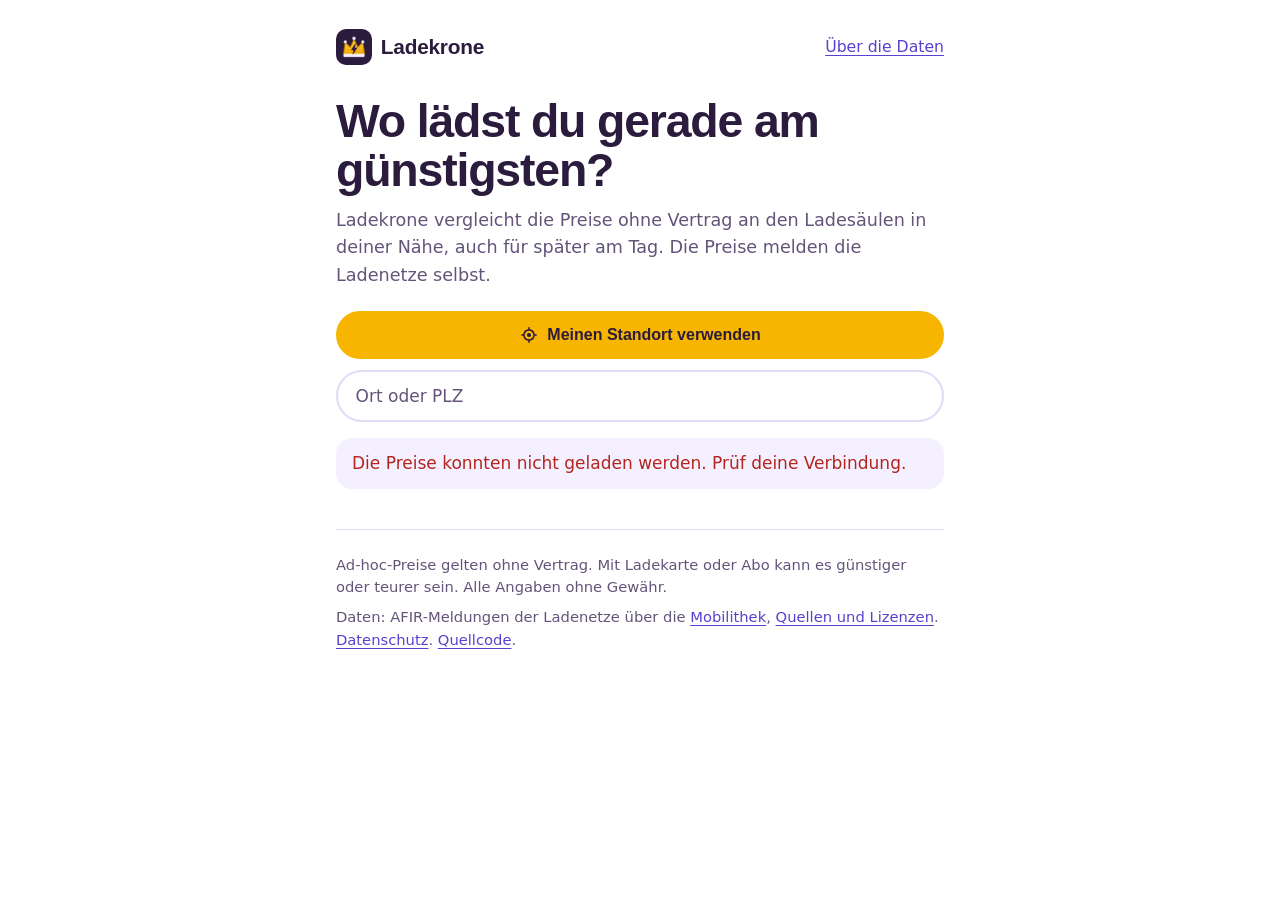
==== collector/ladekrone_collector/webapp/index.html @ 89adbc3e "Web-App: günstig laden in der Nähe, mit Ortssuche, Tageszeitpreisen und Offline-Modus" ====
<!doctype html>
<html lang="de">
<head>
<meta charset="utf-8">
<meta name="viewport" content="width=device-width,initial-scale=1,viewport-fit=cover">
<title>Ladekrone – günstig laden in deiner Nähe</title>
<meta name="description" content="Zeigt dir, wo du gerade am günstigsten ohne Vertrag laden kannst. Die Preise melden die Ladenetze selbst (AFIR).">
<meta name="theme-color" content="#FFFFFF" media="(prefers-color-scheme: light)">
<meta name="theme-color" content="#1F1630" media="(prefers-color-scheme: dark)">
<link rel="manifest" href="manifest.webmanifest">
<link rel="icon" href="../assets/icon.svg" type="image/svg+xml">
<link rel="apple-touch-icon" href="icons/apple-touch-icon.png">
<meta name="apple-mobile-web-app-title" content="Ladekrone">
<link rel="preload" href="../assets/fonts/atkinson-400.woff2" as="font" type="font/woff2" crossorigin>
<link rel="preload" href="../assets/fonts/bricolage.woff2" as="font" type="font/woff2" crossorigin>
<link rel="stylesheet" href="app.css">
<script type="module" src="app.js"></script>
</head>
<body>
<div class="app">
<header class="bar">
  <a class="brand" href="./" aria-label="Ladekrone, Startseite">
    <img src="icons/icon-192.png" alt="" width="36" height="36">Ladekrone
  </a>
  <a class="about" href="../">Über die Daten</a>
</header>

<main id="main">
  <section class="start" id="start" aria-labelledby="start-title">
    <h1 id="start-title">Wo lädst du gerade am günstigsten?</h1>
    <p class="lead">Ladekrone vergleicht die Preise ohne Vertrag an den Ladesäulen in deiner Nähe,
    auch für später am Tag. Die Preise melden die Ladenetze selbst.</p>
  </section>

  <div class="where">
    <button class="btn locate" id="locate" type="button">
      <svg viewBox="0 0 24 24" aria-hidden="true"><path d="M12 2.5a.9.9 0 0 1 .9.9v1.66a7 7 0 0 1 6.04 6.04h1.66a.9.9 0 1 1 0 1.8h-1.66a7 7 0 0 1-6.04 6.04v1.66a.9.9 0 1 1-1.8 0v-1.66a7 7 0 0 1-6.04-6.04H3.4a.9.9 0 1 1 0-1.8h1.66a7 7 0 0 1 6.04-6.04V3.4a.9.9 0 0 1 .9-.9Zm0 4.3a5.2 5.2 0 1 0 0 10.4 5.2 5.2 0 0 0 0-10.4Zm0 2.7a2.5 2.5 0 1 1 0 5 2.5 2.5 0 0 1 0-5Z"/></svg>
      <span>Meinen Standort verwenden</span>
    </button>
    <div class="search" role="search">
      <label for="q" class="visually-hidden">Ort oder Postleitzahl</label>
      <input id="q" type="search" placeholder="Ort oder PLZ" autocomplete="off" spellcheck="false"
        role="combobox" aria-autocomplete="list" aria-expanded="false" aria-controls="suggestions">
      <ul id="suggestions" role="listbox" aria-label="Vorschläge" hidden></ul>
    </div>
  </div>

  <p class="note" id="note" role="status" hidden></p>

  <section class="results" id="results" aria-labelledby="place-title" hidden>
    <h2 class="place" id="place-title"></h2>
    <div class="filters" aria-label="Filter">
      <select id="f-power" aria-label="Mindestleistung">
        <option value="0">Alle Leistungen</option>
        <option value="22">ab 22 kW</option>
        <option value="50">ab 50 kW</option>
        <option value="150">ab 150 kW</option>
      </select>
      <select id="f-radius" aria-label="Umkreis">
        <option value="5">Umkreis 5 km</option>
        <option value="10">Umkreis 10 km</option>
        <option value="25">Umkreis 25 km</option>
        <option value="50">Umkreis 50 km</option>
      </select>
      <select id="f-operator" aria-label="Ladenetz">
        <option value="">Alle Ladenetze</option>
      </select>
      <select id="f-connector" aria-label="Stecker">
        <option value="any">Alle Stecker</option>
        <option value="ccs">CCS</option>
        <option value="type2">Typ 2</option>
        <option value="chademo">CHAdeMO</option>
      </select>
    </div>
    <div id="winner"></div>
    <div id="later"></div>
    <div id="more"></div>
    <p class="summary" id="summary" aria-live="polite"></p>
  </section>
</main>

<footer class="foot">
  <p id="install-hint" hidden></p>
  <button class="btn ghost" id="install" type="button" hidden>Als App installieren</button>
  <p>Ad-hoc-Preise gelten ohne Vertrag. Mit Ladekarte oder Abo kann es günstiger oder teurer sein.
  Alle Angaben ohne Gewähr.</p>
  <p id="stand"></p>
  <p>Daten: AFIR-Meldungen der Ladenetze über die <a href="https://mobilithek.info/">Mobilithek</a>,
  <a href="../#quellen">Quellen und Lizenzen</a>.
  <a href="datenschutz.html">Datenschutz</a>.
  <a href="https://github.com/uekala/ladekrone">Quellcode</a>.</p>
</footer>
</div>
</body>
</html>
---- collector/ladekrone_collector/webapp/app.css ----
@font-face{font-family:"Atkinson";src:url(../assets/fonts/atkinson-400.woff2) format("woff2");font-weight:400;font-display:swap}
@font-face{font-family:"Atkinson";src:url(../assets/fonts/atkinson-700.woff2) format("woff2");font-weight:700;font-display:swap}
@font-face{font-family:"Bricolage";src:url(../assets/fonts/bricolage.woff2) format("woff2");font-weight:200 800;font-display:swap}

:root{
  --ink:#2B1B3D;--muted:#64547A;--paper:#FFFFFF;--wash:#F5F0FF;--line:#E4DAF7;
  --gold:#F7B500;--gold-deep:#B87A00;--link:#5B3FD0;--later:#EDE7FF;--later-ink:#4A2FB8;
  --mint:#18A57A;--danger:#B3261E;--field:#FFFFFF;
}
@media (prefers-color-scheme:dark){:root{
  --ink:#F4EEFF;--muted:#BFB2D6;--paper:#1F1630;--wash:#2A2040;--line:#3D3158;
  --gold-deep:#FFD54A;--link:#C3B3FF;--later:#33285A;--later-ink:#D8CCFF;--mint:#3FD4A3;
  --danger:#FFB4AB;--field:#261C3A;
}}

*{box-sizing:border-box}
html{color-scheme:light dark;-webkit-text-size-adjust:100%}
body{margin:0;background:var(--paper);color:var(--ink);
  font:1.0625rem/1.55 "Atkinson",system-ui,sans-serif;-webkit-font-smoothing:antialiased}
a{color:var(--link);text-underline-offset:.18em}
:focus-visible{outline:3px solid var(--gold);outline-offset:3px;border-radius:8px}
.visually-hidden{position:absolute;width:1px;height:1px;overflow:hidden;clip:rect(0 0 0 0);white-space:nowrap}
[hidden]{display:none!important}

.app{max-width:40rem;margin:0 auto;padding:0 1rem calc(1.5rem + env(safe-area-inset-bottom))}
.bar{display:flex;align-items:center;justify-content:space-between;
  padding:calc(.8rem + env(safe-area-inset-top)) 0 .8rem}
.brand{display:flex;align-items:center;gap:.55rem;color:var(--ink);text-decoration:none;
  font:700 1.3rem "Bricolage",sans-serif;letter-spacing:-.01em}
.brand img{border-radius:10px}
.about{font-size:.98rem}

h1{font:750 clamp(2rem,8.5vw,2.9rem)/1.05 "Bricolage",sans-serif;letter-spacing:-.025em;
  margin:1.2rem 0 .8rem;font-variation-settings:"wdth" 92}
.lead{margin:0 0 1.4rem;color:var(--muted);font-size:1.1rem}

.btn{display:inline-flex;align-items:center;justify-content:center;gap:.5rem;min-height:3rem;
  padding:.7rem 1.25rem;border-radius:999px;border:2px solid var(--ink);background:none;color:var(--ink);
  font:700 1rem "Atkinson",sans-serif;text-decoration:none;cursor:pointer}
.btn svg{width:1.25rem;height:1.25rem;fill:currentColor;flex:none}
.btn.primary,.locate{background:var(--gold);border-color:var(--gold);color:#2B1B3D}
.btn.ghost{border-color:var(--line)}

.where{display:grid;gap:.7rem}
.has-place .where{grid-template-columns:auto 1fr;align-items:start}
.has-place .locate span{position:absolute;width:1px;height:1px;overflow:hidden;clip:rect(0 0 0 0)}
.has-place .locate{padding:.7rem;width:3rem}
.search{position:relative}
.search input{width:100%;min-height:3rem;padding:.65rem 1.1rem;border-radius:999px;
  border:2px solid var(--line);background:var(--field);color:var(--ink);font:inherit}
.search input::placeholder{color:var(--muted);opacity:1}
.search input:focus{outline:none;border-color:var(--link)}
#suggestions{position:absolute;z-index:5;left:0;right:0;top:calc(100% + .4rem);margin:0;padding:.35rem;
  list-style:none;background:var(--paper);border:1.5px solid var(--line);border-radius:1.1rem;
  box-shadow:0 12px 30px -12px rgb(43 27 61 / .35)}
#suggestions li{padding:.6rem .8rem;border-radius:.75rem;cursor:pointer;display:flex;justify-content:space-between;gap:1rem}
#suggestions li small{color:var(--muted)}
#suggestions li[aria-selected="true"],#suggestions li:hover{background:var(--wash)}

.note{margin:1rem 0 0;padding:.8rem 1rem;border-radius:1rem;background:var(--wash)}
.note.error{color:var(--danger)}

.has-place .start{display:none}
.place{font:700 1.45rem/1.2 "Bricolage",sans-serif;letter-spacing:-.015em;margin:1.4rem 0 .7rem}
.filters{display:flex;flex-wrap:wrap;gap:.5rem;padding:0 0 .6rem}
.filters select{appearance:none;-webkit-appearance:none;flex:0 1 auto;max-width:100%;min-height:2.6rem;
  padding:.45rem 2.1rem .45rem .95rem;border-radius:999px;border:1.5px solid var(--line);
  background:var(--field) url("data:image/svg+xml,%3Csvg xmlns='http://www.w3.org/2000/svg' viewBox='0 0 12 8'%3E%3Cpath d='M1 1.5 6 6.5 11 1.5' fill='none' stroke='%238C7BA6' stroke-width='2' stroke-linecap='round' stroke-linejoin='round'/%3E%3C/svg%3E") no-repeat right .85rem center/.7rem;
  color:var(--ink);font:inherit;font-size:.98rem;cursor:pointer}
.filters select.set{border-color:var(--link);background-color:var(--wash)}

/* Günstigstes Angebot: der eine große Moment der App */
.winner{margin-top:.6rem;background:var(--wash);border-radius:1.75rem;padding:1.35rem 1.35rem 1.25rem}
.winner .label{display:flex;align-items:center;gap:.45rem;margin:0;color:var(--muted);font-weight:700}
.winner .label img{width:1.4rem;height:1.4rem;border-radius:6px}
.price{display:flex;align-items:baseline;gap:.5rem;margin:.1rem 0 .55rem;flex-wrap:wrap}
.price .num{font:780 clamp(3.6rem,19vw,5.4rem)/.95 "Bricolage",sans-serif;letter-spacing:-.045em;
  font-variant-numeric:tabular-nums;font-variation-settings:"wdth" 88}
.price .unit{font:600 1.25rem "Bricolage",sans-serif;color:var(--muted)}
.who{font-weight:700;font-size:1.2rem;margin:0}
.addr{margin:0;color:var(--muted)}
.facts{display:flex;flex-wrap:wrap;gap:.35rem;margin:.75rem 0 0;padding:0;list-style:none}
.facts li{padding:.2rem .65rem;border-radius:999px;background:var(--paper);font-size:.95rem}
.until{margin:.85rem 0 0;font-weight:700}
.fees{margin:.35rem 0 0;color:var(--muted);font-size:.98rem}
.winner .actions{display:flex;flex-wrap:wrap;gap:.6rem;margin-top:1.1rem}

.later{margin-top:.8rem;border-radius:1.4rem;padding:1rem 1.2rem;background:var(--later);color:var(--later-ink);
  display:grid;grid-template-columns:auto 1fr;gap:.2rem .9rem;align-items:center}
.later svg{grid-row:span 2;width:1.7rem;height:1.7rem;fill:currentColor}
.later strong{font:700 1.15rem "Bricolage",sans-serif}
.later p{margin:0}

.more h3{font:700 1.15rem "Bricolage",sans-serif;margin:1.6rem 0 .3rem}
.list{list-style:none;margin:0;padding:0}
.list > li{border-bottom:1px solid var(--line)}
.list details > summary{list-style:none;display:grid;grid-template-columns:1fr auto;gap:.15rem 1rem;
  padding:.85rem .2rem;cursor:pointer}
.list details > summary::-webkit-details-marker{display:none}
.list .op{font-weight:700}
.list .sub{grid-column:1;color:var(--muted);font-size:.95rem}
.list .p{grid-row:1 / span 2;grid-column:2;text-align:right;font:700 1.5rem/1.1 "Bricolage",sans-serif;
  font-variant-numeric:tabular-nums;letter-spacing:-.02em}
.list .p small{display:block;font:400 .85rem "Atkinson",sans-serif;color:var(--muted);letter-spacing:0}
.list .change{grid-column:1 / -1;font-size:.92rem;color:var(--later-ink)}
.list details[open] > summary{padding-bottom:.4rem}
.detail{padding:0 .2rem 1rem;color:var(--muted);font-size:.98rem}
.detail p{margin:.2rem 0}
.detail .btn{margin-top:.6rem;min-height:2.6rem;padding:.45rem 1rem;font-size:.95rem}

.summary{color:var(--muted);font-size:.95rem;margin:1rem 0 0}
.empty{margin-top:.6rem;background:var(--wash);border-radius:1.4rem;padding:1.2rem}
.empty p{margin:0 0 .8rem}
.empty .actions{display:flex;flex-wrap:wrap;gap:.6rem}

.foot{margin-top:2.5rem;padding-top:1rem;border-top:1px solid var(--line);color:var(--muted);font-size:.92rem}
.foot p{margin:.45rem 0}
.foot .btn{margin:.3rem 0 .6rem}

@media (min-width:44rem){.app{padding-top:1rem}}
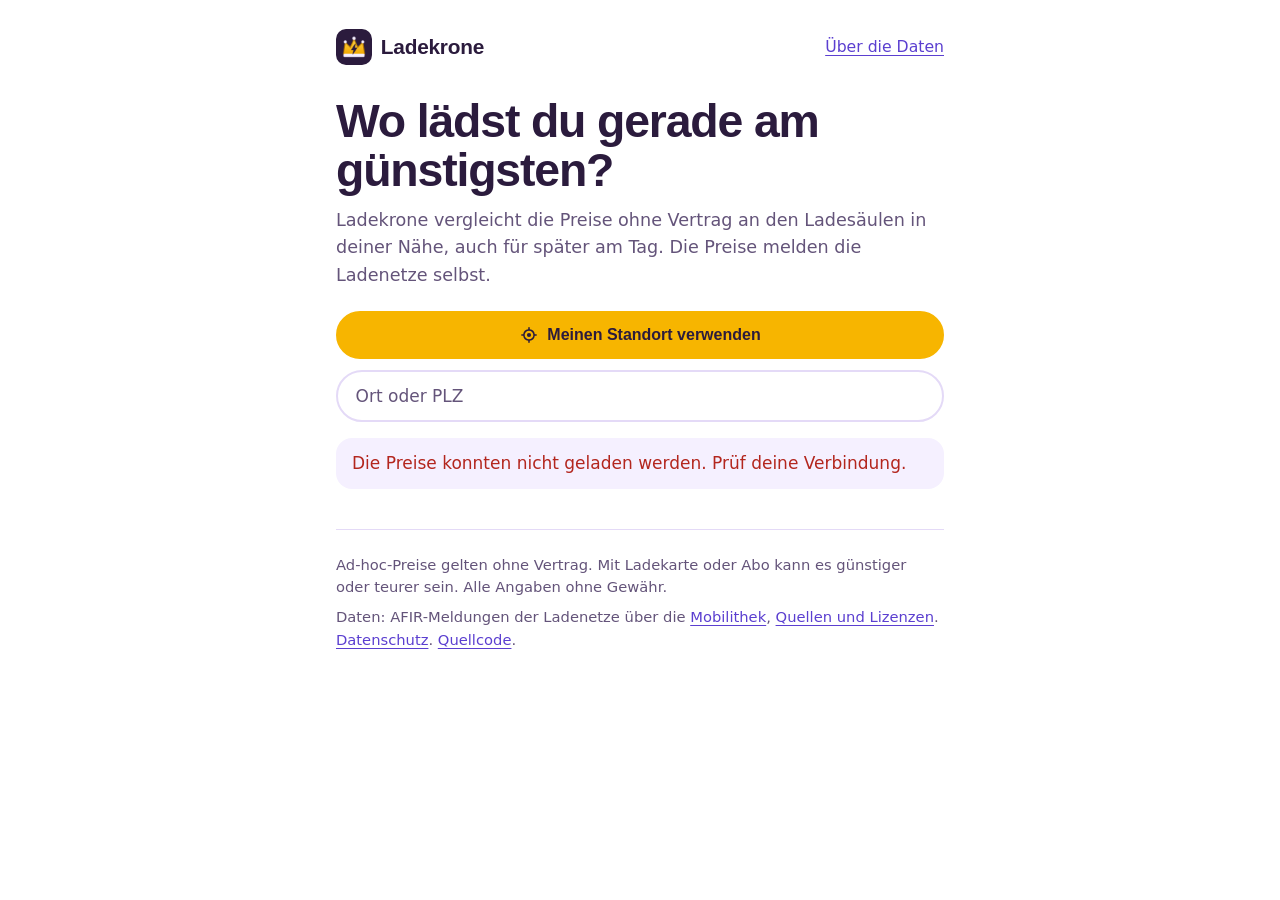
==== commit 35c0a880: "Veröffentlichte Vertrags- und Abotarife neben Ad-hoc Zusatztarife aus derselben Mobilithek-Meldung b" ====
--- a/collector/ladekrone_collector/webapp/index.html
+++ b/collector/ladekrone_collector/webapp/index.html
@@ -71,6 +71,11 @@
         <option value="type2">Typ 2</option>
         <option value="chademo">CHAdeMO</option>
       </select>
+      <select id="f-tariff" aria-label="Preis">
+        <option value="adhoc">Ad-hoc-Preis</option>
+        <option value="contract">Vertragstarif, wenn veröffentlicht</option>
+        <option value="subscription">Abo, wenn veröffentlicht</option>
+      </select>
     </div>
     <div id="winner"></div>
     <div id="later"></div>
--- a/collector/ladekrone_collector/webapp/app.css
+++ b/collector/ladekrone_collector/webapp/app.css
@@ -108,6 +108,7 @@
 .detail p{margin:.2rem 0}
 .detail .btn{margin-top:.6rem;min-height:2.6rem;padding:.45rem 1rem;font-size:.95rem}
 
+.loading{margin:1rem 0;color:var(--muted)}
 .summary{color:var(--muted);font-size:.95rem;margin:1rem 0 0}
 .empty{margin-top:.6rem;background:var(--wash);border-radius:1.4rem;padding:1.2rem}
 .empty p{margin:0 0 .8rem}
@@ -118,3 +119,4 @@
 .foot .btn{margin:.3rem 0 .6rem}
 
 @media (min-width:44rem){.app{padding-top:1rem}}
+\n/* Preisart direkt am angezeigten Angebot kenntlich machen */\n.price-note{margin:-.15rem 0 .65rem;color:var(--muted);font-size:.94rem;line-height:1.4}\n.price-note strong{color:var(--ink)}\n
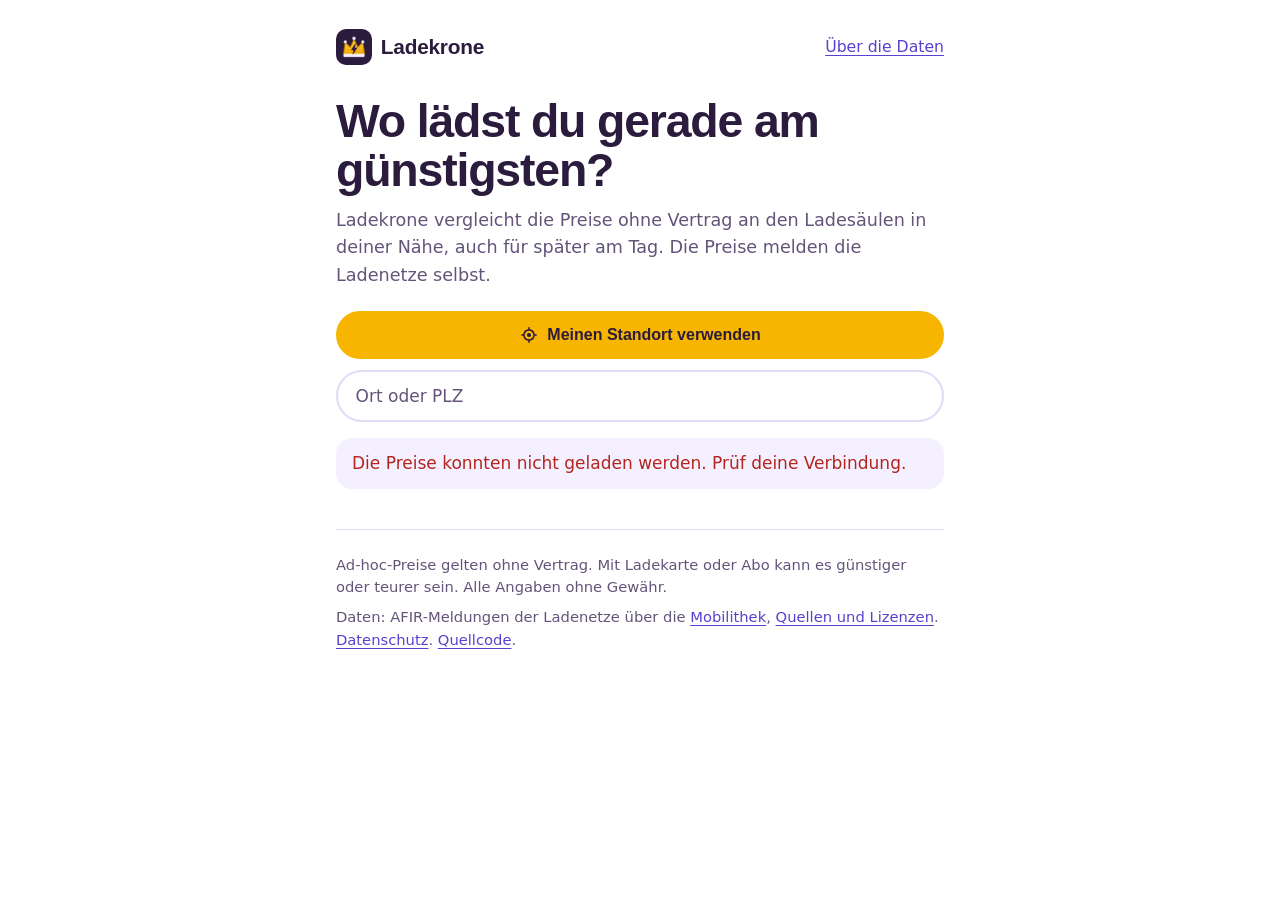
==== commit a0de3774: "Web-App: Kosten einer Ladung, Preisverlauf, Orte merken, Teilen, Tarif-Vergleich" ====
--- a/collector/ladekrone_collector/webapp/index.html
+++ b/collector/ladekrone_collector/webapp/index.html
@@ -45,10 +45,18 @@
     </div>
   </div>
 
+  <div class="favorites" id="favorites" aria-label="Gemerkte Orte" hidden></div>
+
   <p class="note" id="note" role="status" hidden></p>
 
   <section class="results" id="results" aria-labelledby="place-title" hidden>
-    <h2 class="place" id="place-title"></h2>
+    <div class="place-row">
+      <h2 class="place" id="place-title"></h2>
+      <div class="place-tools">
+        <button class="chip" id="favorite" type="button" aria-pressed="false" hidden>☆ Merken</button>
+        <button class="chip" id="share" type="button" hidden>Teilen</button>
+      </div>
+    </div>
     <div class="filters" aria-label="Filter">
       <select id="f-power" aria-label="Mindestleistung">
         <option value="0">Alle Leistungen</option>
@@ -76,6 +84,13 @@
         <option value="contract">Vertragstarif, wenn veröffentlicht</option>
         <option value="subscription">Abo, wenn veröffentlicht</option>
       </select>
+      <select id="f-charge" aria-label="Rangfolge">
+        <option value="0">Nach kWh-Preis</option>
+        <option value="20">Kosten für 20 kWh</option>
+        <option value="40">Kosten für 40 kWh</option>
+        <option value="60">Kosten für 60 kWh</option>
+        <option value="80">Kosten für 80 kWh</option>
+      </select>
     </div>
     <div id="winner"></div>
     <div id="later"></div>
--- a/collector/ladekrone_collector/webapp/app.css
+++ b/collector/ladekrone_collector/webapp/app.css
@@ -119,4 +119,25 @@
 .foot .btn{margin:.3rem 0 .6rem}
 
 @media (min-width:44rem){.app{padding-top:1rem}}
-\n/* Preisart direkt am angezeigten Angebot kenntlich machen */\n.price-note{margin:-.15rem 0 .65rem;color:var(--muted);font-size:.94rem;line-height:1.4}\n.price-note strong{color:var(--ink)}\n+
+/* Preisart direkt am angezeigten Angebot kenntlich machen */
+.price-note{margin:-.15rem 0 .65rem;color:var(--muted);font-size:.94rem;line-height:1.4}
+.price-note strong{color:var(--ink)}
+.price-old{margin:-.4rem 0 .65rem;color:var(--ink);font-size:.94rem;line-height:1.4;font-weight:700}
+.list .change.old{color:var(--ink);font-weight:700}
+
+/* Merken, Teilen, Kosten, Verlauf, Tarif-Vergleich */
+.place-row{display:flex;flex-wrap:wrap;align-items:center;justify-content:space-between;gap:.4rem .8rem;margin:1.4rem 0 .7rem}
+.place-row .place{margin:0}
+.place-tools,.favorites{display:flex;flex-wrap:wrap;gap:.4rem}
+.favorites{margin:.9rem 0 0}
+.chip{min-height:2.6rem;padding:.4rem .95rem;border-radius:999px;border:1.5px solid var(--line);background:none;
+  color:var(--ink);font:inherit;font-size:.98rem;cursor:pointer}
+.chip[aria-pressed="true"]{border-color:var(--ink);font-weight:700}
+.total{margin:-.2rem 0 .5rem;color:var(--ink);font-size:1.02rem;font-weight:700}
+.trend{margin:-.2rem 0 .6rem;color:var(--ink);font-size:.94rem;line-height:1.4}
+.check{margin:.8rem 0 0;padding:.9rem 1rem;border-radius:1.1rem;border:1.5px solid var(--line)}
+.check p{margin:.4rem 0 0;color:var(--muted)}
+.check label{display:block;margin:.6rem 0 0}
+.check input{width:6.5rem;min-height:2.6rem;margin:0 .3rem;padding:.3rem .6rem;border-radius:.7rem;
+  border:1.5px solid var(--line);background:var(--field);color:var(--ink);font:inherit}
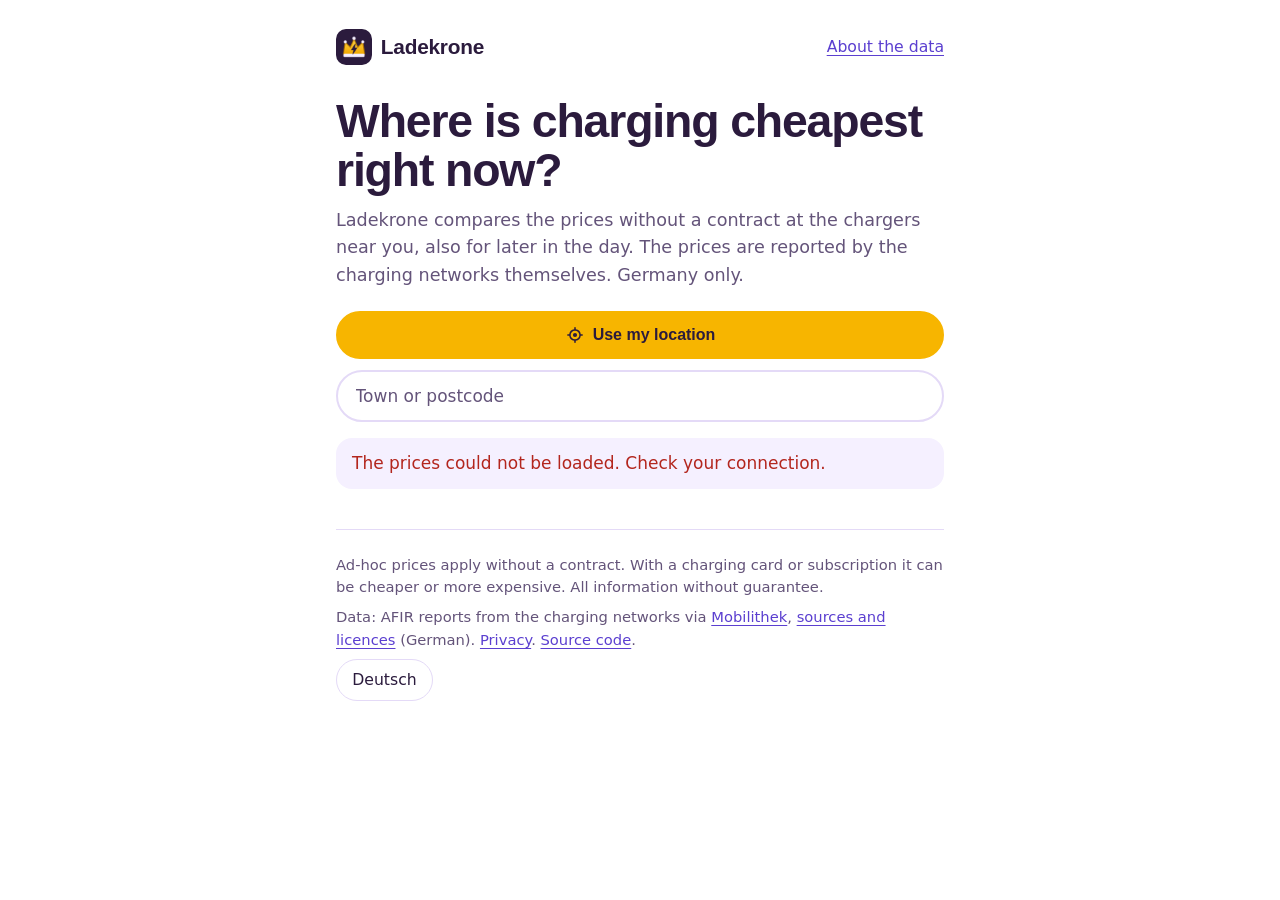
==== commit 9a52f70b: "Web-App auf Englisch, Datenschutzseite in beiden Sprachen" ====
--- a/collector/ladekrone_collector/webapp/index.html
+++ b/collector/ladekrone_collector/webapp/index.html
@@ -19,26 +19,26 @@
 <body>
 <div class="app">
 <header class="bar">
-  <a class="brand" href="./" aria-label="Ladekrone, Startseite">
+  <a class="brand" href="./" aria-label="Ladekrone, Startseite" data-t="brand">
     <img src="icons/icon-192.png" alt="" width="36" height="36">Ladekrone
   </a>
-  <a class="about" href="../">Über die Daten</a>
+  <a class="about" href="../" data-t="brand-about">Über die Daten</a>
 </header>
 
 <main id="main">
   <section class="start" id="start" aria-labelledby="start-title">
-    <h1 id="start-title">Wo lädst du gerade am günstigsten?</h1>
-    <p class="lead">Ladekrone vergleicht die Preise ohne Vertrag an den Ladesäulen in deiner Nähe,
+    <h1 id="start-title" data-t="start-title">Wo lädst du gerade am günstigsten?</h1>
+    <p class="lead" data-t="lead">Ladekrone vergleicht die Preise ohne Vertrag an den Ladesäulen in deiner Nähe,
     auch für später am Tag. Die Preise melden die Ladenetze selbst.</p>
   </section>
 
   <div class="where">
     <button class="btn locate" id="locate" type="button">
       <svg viewBox="0 0 24 24" aria-hidden="true"><path d="M12 2.5a.9.9 0 0 1 .9.9v1.66a7 7 0 0 1 6.04 6.04h1.66a.9.9 0 1 1 0 1.8h-1.66a7 7 0 0 1-6.04 6.04v1.66a.9.9 0 1 1-1.8 0v-1.66a7 7 0 0 1-6.04-6.04H3.4a.9.9 0 1 1 0-1.8h1.66a7 7 0 0 1 6.04-6.04V3.4a.9.9 0 0 1 .9-.9Zm0 4.3a5.2 5.2 0 1 0 0 10.4 5.2 5.2 0 0 0 0-10.4Zm0 2.7a2.5 2.5 0 1 1 0 5 2.5 2.5 0 0 1 0-5Z"/></svg>
-      <span>Meinen Standort verwenden</span>
+      <span data-t="locate-text">Meinen Standort verwenden</span>
     </button>
     <div class="search" role="search">
-      <label for="q" class="visually-hidden">Ort oder Postleitzahl</label>
+      <label for="q" class="visually-hidden" data-t="q-label">Ort oder Postleitzahl</label>
       <input id="q" type="search" placeholder="Ort oder PLZ" autocomplete="off" spellcheck="false"
         role="combobox" aria-autocomplete="list" aria-expanded="false" aria-controls="suggestions">
       <ul id="suggestions" role="listbox" aria-label="Vorschläge" hidden></ul>
@@ -53,11 +53,11 @@
     <div class="place-row">
       <h2 class="place" id="place-title"></h2>
       <div class="place-tools">
-        <button class="chip" id="favorite" type="button" aria-pressed="false" hidden>☆ Merken</button>
-        <button class="chip" id="share" type="button" hidden>Teilen</button>
+        <button class="chip" id="favorite" type="button" aria-pressed="false" data-t="favorite" hidden>☆ Merken</button>
+        <button class="chip" id="share" type="button" data-t="share" hidden>Teilen</button>
       </div>
     </div>
-    <div class="filters" aria-label="Filter">
+    <div class="filters" aria-label="Filter" data-t="filters">
       <select id="f-power" aria-label="Mindestleistung">
         <option value="0">Alle Leistungen</option>
         <option value="22">ab 22 kW</option>
@@ -101,14 +101,15 @@
 
 <footer class="foot">
   <p id="install-hint" hidden></p>
-  <button class="btn ghost" id="install" type="button" hidden>Als App installieren</button>
-  <p>Ad-hoc-Preise gelten ohne Vertrag. Mit Ladekarte oder Abo kann es günstiger oder teurer sein.
+  <button class="btn ghost" id="install" type="button" data-t="install" hidden>Als App installieren</button>
+  <p data-t="disclaimer">Ad-hoc-Preise gelten ohne Vertrag. Mit Ladekarte oder Abo kann es günstiger oder teurer sein.
   Alle Angaben ohne Gewähr.</p>
   <p id="stand"></p>
-  <p>Daten: AFIR-Meldungen der Ladenetze über die <a href="https://mobilithek.info/">Mobilithek</a>,
+  <p data-t="sources">Daten: AFIR-Meldungen der Ladenetze über die <a href="https://mobilithek.info/">Mobilithek</a>,
   <a href="../#quellen">Quellen und Lizenzen</a>.
   <a href="datenschutz.html">Datenschutz</a>.
   <a href="https://github.com/uekala/ladekrone">Quellcode</a>.</p>
+  <p><button class="chip" id="lang" type="button">English</button></p>
 </footer>
 </div>
 </body>
--- a/collector/ladekrone_collector/webapp/app.css
+++ b/collector/ladekrone_collector/webapp/app.css
@@ -6,11 +6,13 @@
   --ink:#2B1B3D;--muted:#64547A;--paper:#FFFFFF;--wash:#F5F0FF;--line:#E4DAF7;
   --gold:#F7B500;--gold-deep:#B87A00;--link:#5B3FD0;--later:#EDE7FF;--later-ink:#4A2FB8;
   --mint:#18A57A;--danger:#B3261E;--field:#FFFFFF;
+  /* Fokusrahmen: Gold hat auf Weiß zu wenig Kontrast (unter 3:1), hell daher Violett */
+  --focus:#5B3FD0;
 }
 @media (prefers-color-scheme:dark){:root{
   --ink:#F4EEFF;--muted:#BFB2D6;--paper:#1F1630;--wash:#2A2040;--line:#3D3158;
   --gold-deep:#FFD54A;--link:#C3B3FF;--later:#33285A;--later-ink:#D8CCFF;--mint:#3FD4A3;
-  --danger:#FFB4AB;--field:#261C3A;
+  --danger:#FFB4AB;--field:#261C3A;--focus:#F7B500;
 }}
 
 *{box-sizing:border-box}
@@ -18,7 +20,7 @@
 body{margin:0;background:var(--paper);color:var(--ink);
   font:1.0625rem/1.55 "Atkinson",system-ui,sans-serif;-webkit-font-smoothing:antialiased}
 a{color:var(--link);text-underline-offset:.18em}
-:focus-visible{outline:3px solid var(--gold);outline-offset:3px;border-radius:8px}
+:focus-visible{outline:3px solid var(--focus);outline-offset:3px;border-radius:8px}
 .visually-hidden{position:absolute;width:1px;height:1px;overflow:hidden;clip:rect(0 0 0 0);white-space:nowrap}
 [hidden]{display:none!important}
 
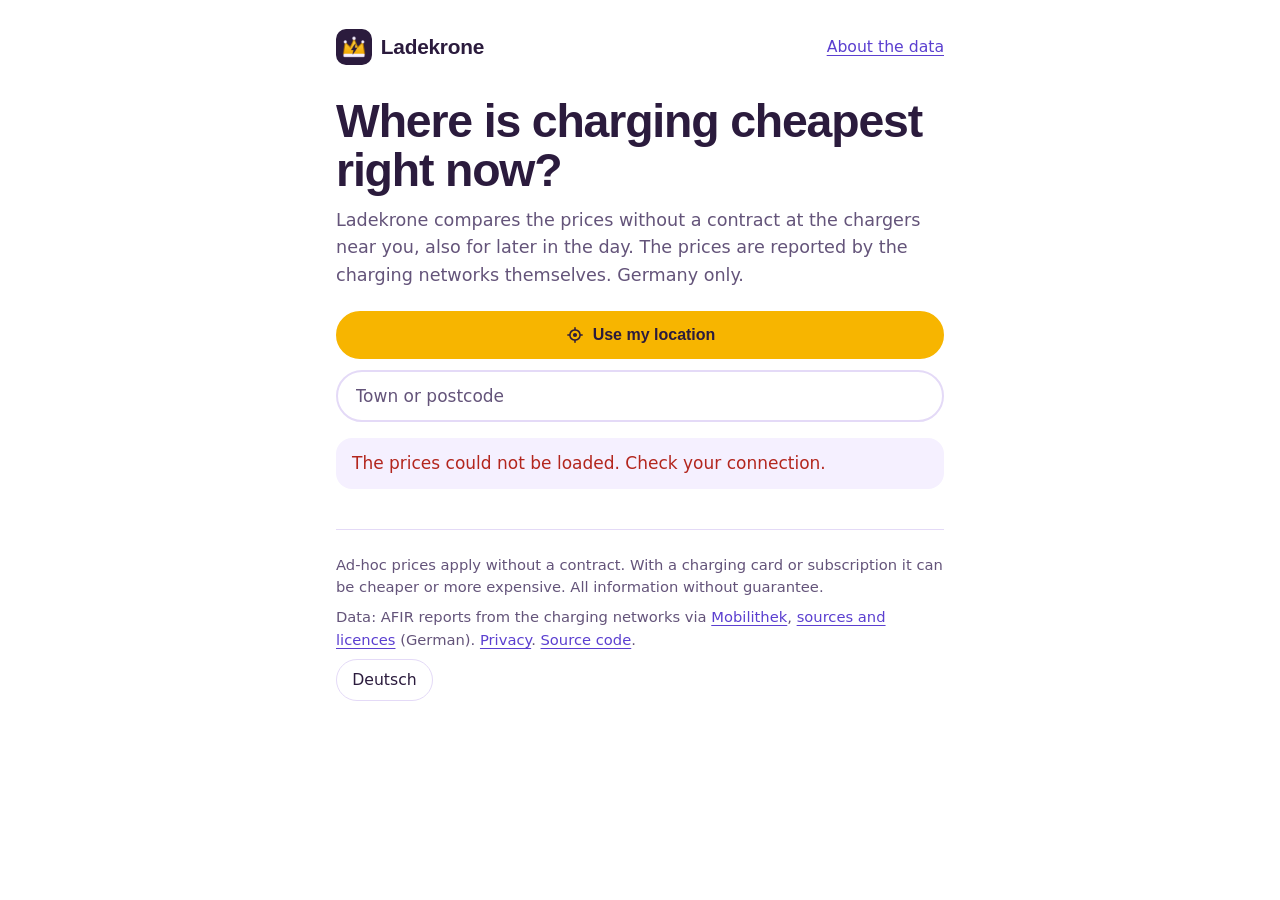
==== commit 5336a561: "Web-App: Karte auf Wunsch (MapLibre, Kartendaten von OpenFreeMap)" ====
--- a/collector/ladekrone_collector/webapp/index.html
+++ b/collector/ladekrone_collector/webapp/index.html
@@ -55,6 +55,7 @@
       <div class="place-tools">
         <button class="chip" id="favorite" type="button" aria-pressed="false" data-t="favorite" hidden>☆ Merken</button>
         <button class="chip" id="share" type="button" data-t="share" hidden>Teilen</button>
+        <button class="chip" id="map-toggle" type="button" aria-pressed="false" aria-controls="map" data-t="map-toggle" hidden>Karte</button>
       </div>
     </div>
     <div class="filters" aria-label="Filter" data-t="filters">
@@ -92,6 +93,8 @@
         <option value="80">Kosten für 80 kWh</option>
       </select>
     </div>
+    <div class="map" id="map" hidden></div>
+    <p class="note" id="map-note" role="status" hidden></p>
     <div id="winner"></div>
     <div id="later"></div>
     <div id="more"></div>
--- a/collector/ladekrone_collector/webapp/app.css
+++ b/collector/ladekrone_collector/webapp/app.css
@@ -143,3 +143,13 @@
 .check label{display:block;margin:.6rem 0 0}
 .check input{width:6.5rem;min-height:2.6rem;margin:0 .3rem;padding:.3rem .6rem;border-radius:.7rem;
   border:1.5px solid var(--line);background:var(--field);color:var(--ink);font:inherit}
+
+/* Karte */
+.map{height:min(60vh,26rem);margin:.4rem 0 1rem;border-radius:1.4rem;overflow:hidden;border:1.5px solid var(--line)}
+.map-pin{padding:.15rem .5rem;border-radius:999px;border:2px solid #2B1B3D;background:#FFFFFF;color:#2B1B3D;
+  font:700 .9rem/1.2 "Atkinson",system-ui,sans-serif;cursor:pointer;box-shadow:0 1px 4px rgba(0,0,0,.35)}
+.map-pin.best{background:var(--gold);font-size:1rem}
+.map-here{width:1rem;height:1rem;border-radius:50%;background:#5B3FD6;border:3px solid #FFFFFF;box-shadow:0 0 0 2px #5B3FD6}
+.map-popup{color:#2B1B3D;font:400 .95rem/1.4 "Atkinson",system-ui,sans-serif}
+.map-popup p{margin:.2rem 0}
+.map-popup a{color:#2B1B3D;font-weight:700}
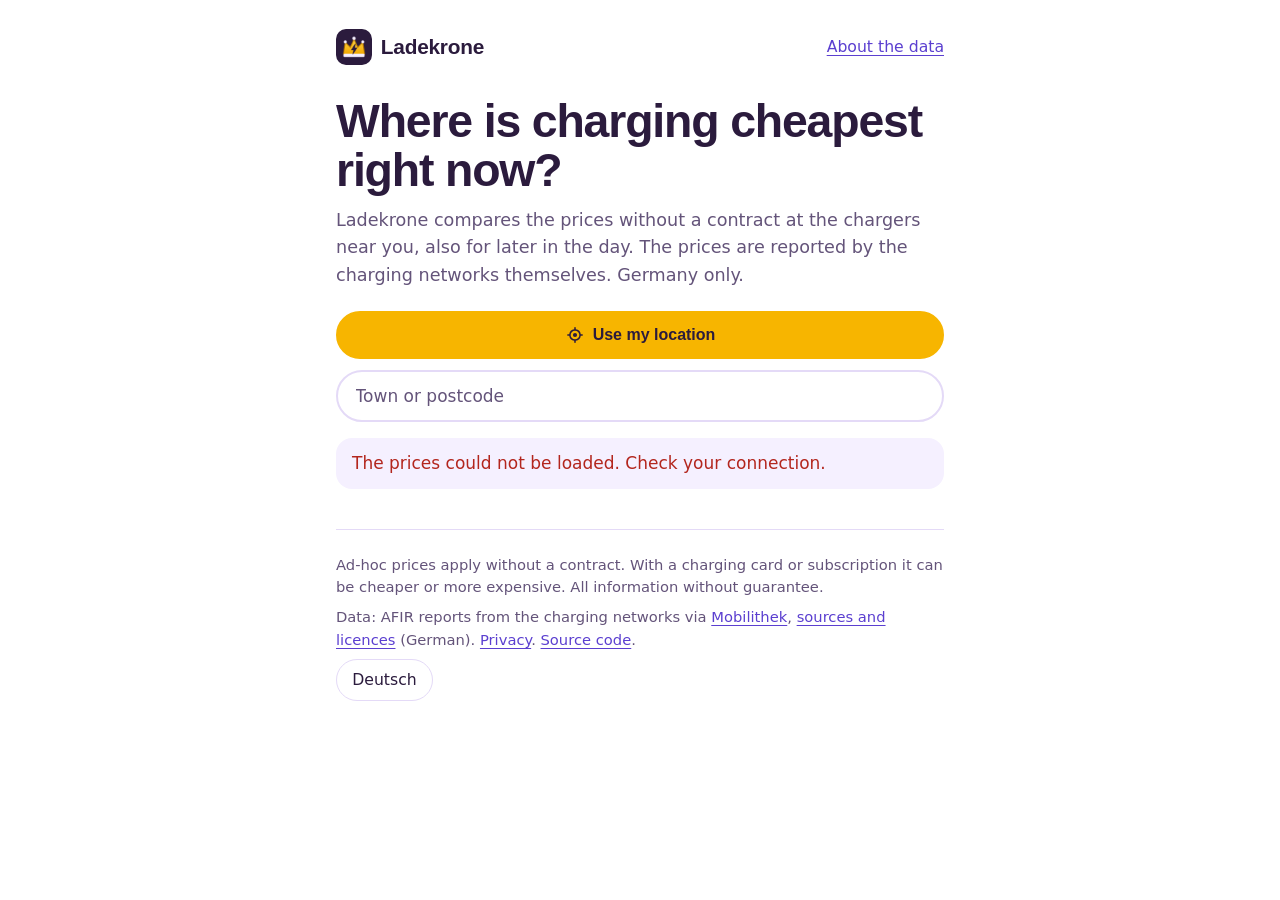
==== commit 1371a359: "Web-App: Filter einklappbar, Adresse in der Liste, Rangfolge nach Entfernung" ====
--- a/collector/ladekrone_collector/webapp/index.html
+++ b/collector/ladekrone_collector/webapp/index.html
@@ -55,10 +55,11 @@
       <div class="place-tools">
         <button class="chip" id="favorite" type="button" aria-pressed="false" data-t="favorite" hidden>☆ Merken</button>
         <button class="chip" id="share" type="button" data-t="share" hidden>Teilen</button>
+        <button class="chip" id="filters-toggle" type="button" aria-expanded="false" aria-controls="filters" data-t="filters-toggle">Filter</button>
         <button class="chip" id="map-toggle" type="button" aria-pressed="false" aria-controls="map" data-t="map-toggle" hidden>Karte</button>
       </div>
     </div>
-    <div class="filters" aria-label="Filter" data-t="filters">
+    <div class="filters" id="filters" aria-label="Filter" data-t="filters" hidden>
       <select id="f-power" aria-label="Mindestleistung">
         <option value="0">Alle Leistungen</option>
         <option value="22">ab 22 kW</option>
@@ -91,6 +92,7 @@
         <option value="40">Kosten für 40 kWh</option>
         <option value="60">Kosten für 60 kWh</option>
         <option value="80">Kosten für 80 kWh</option>
+        <option value="near">Nach Entfernung</option>
       </select>
     </div>
     <div class="map" id="map" hidden></div>
--- a/collector/ladekrone_collector/webapp/app.css
+++ b/collector/ladekrone_collector/webapp/app.css
@@ -153,3 +153,15 @@
 .map-popup{color:#2B1B3D;font:400 .95rem/1.4 "Atkinson",system-ui,sans-serif}
 .map-popup p{margin:.2rem 0}
 .map-popup a{color:#2B1B3D;font-weight:700}
+
+/* Filter einklappbar, Listenzeilen mit Adresse und Pfeil */
+.filters[hidden]{display:none}
+.chip.set{border-color:var(--link);background-color:var(--wash);font-weight:700}
+.place-row{margin-bottom:.9rem}
+.list details > summary{position:relative;padding-right:1.5rem;cursor:pointer}
+.list details > summary::after{content:"";position:absolute;right:.25rem;top:1.25rem;width:.5rem;height:.5rem;
+  border-right:2px solid var(--muted);border-bottom:2px solid var(--muted);transform:rotate(45deg);transition:transform .15s}
+.list details[open] > summary::after{transform:rotate(-135deg);top:1.45rem}
+.list .sub.where{overflow:hidden;text-overflow:ellipsis;white-space:nowrap;min-width:0}
+.list .p{grid-row:1 / span 3}
+@media (prefers-reduced-motion:reduce){.list details > summary::after{transition:none}}
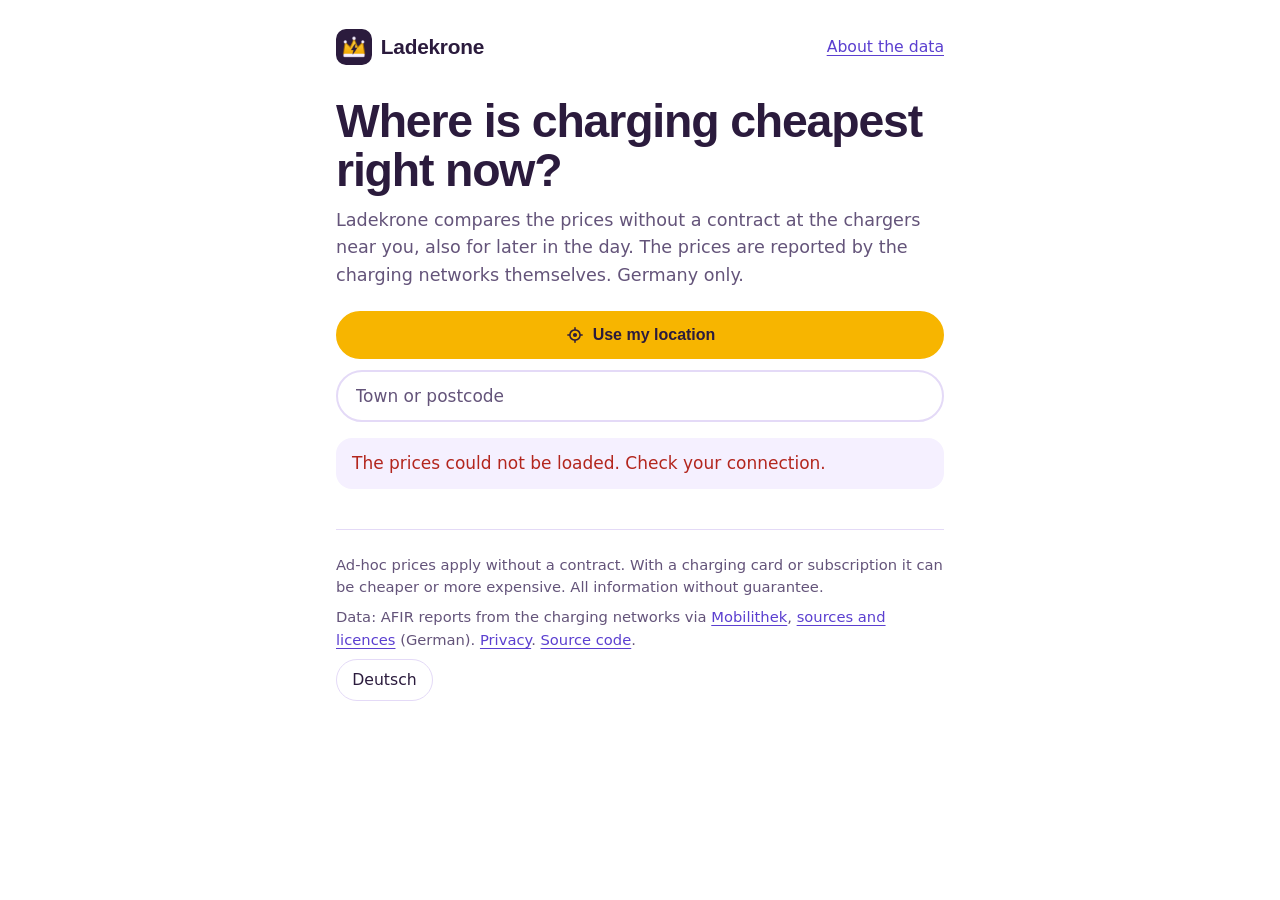
==== commit 707677ba: "Web-App: Preisniveau im Umkreis, gemerkte Orte auf der Startseite" ====
--- a/collector/ladekrone_collector/webapp/index.html
+++ b/collector/ladekrone_collector/webapp/index.html
@@ -45,6 +45,7 @@
     </div>
   </div>
 
+  <h2 class="favorites-title" id="favorites-title" data-t="favorites-title" hidden>Gemerkte Orte</h2>
   <div class="favorites" id="favorites" aria-label="Gemerkte Orte" hidden></div>
 
   <p class="note" id="note" role="status" hidden></p>
--- a/collector/ladekrone_collector/webapp/app.css
+++ b/collector/ladekrone_collector/webapp/app.css
@@ -162,6 +162,23 @@
 .list details > summary::after{content:"";position:absolute;right:.25rem;top:1.25rem;width:.5rem;height:.5rem;
   border-right:2px solid var(--muted);border-bottom:2px solid var(--muted);transform:rotate(45deg);transition:transform .15s}
 .list details[open] > summary::after{transform:rotate(-135deg);top:1.45rem}
-.list .sub.where{overflow:hidden;text-overflow:ellipsis;white-space:nowrap;min-width:0}
+.list .sub.addr{overflow:hidden;text-overflow:ellipsis;white-space:nowrap;min-width:0}
 .list .p{grid-row:1 / span 3}
 @media (prefers-reduced-motion:reduce){.list details > summary::after{transition:none}}
+
+/* Preisniveau im Umkreis: Punkt vor dem Preis, dazu eine Legende (nie Farbe allein) */
+:root{--low:#1B8553;--mid:#B87A00;--high:#C2412D}
+@media (prefers-color-scheme:dark){:root{--low:#3FD4A3;--mid:#FFD54A;--high:#FF8A75}}
+.level{display:inline-block;width:.62rem;height:.62rem;border-radius:50%;margin-right:.35rem;vertical-align:.12em;background:var(--mid)}
+.level.low{background:var(--low)}
+.level.high{background:var(--high);border-radius:.12rem}
+.level.mid{border-radius:.12rem;transform:rotate(45deg)}
+.legend{margin:.1rem 0 .3rem;color:var(--muted);font-size:.88rem}
+.legend .level{margin-left:.5rem}
+.legend .level:first-child{margin-left:0}
+
+/* Gemerkte Orte: auf der Startseite groß, über den Ergebnissen dezent */
+.favorites-title{font:700 1.05rem/1.3 "Bricolage",sans-serif;margin:1.3rem 0 0}
+.favorites-title + .favorites{margin-top:.5rem}
+body:not(.has-place) .favorites .chip{flex:1 1 45%;min-height:3.2rem;font-weight:700;border-color:var(--ink)}
+.has-place .favorites-title{display:none}
